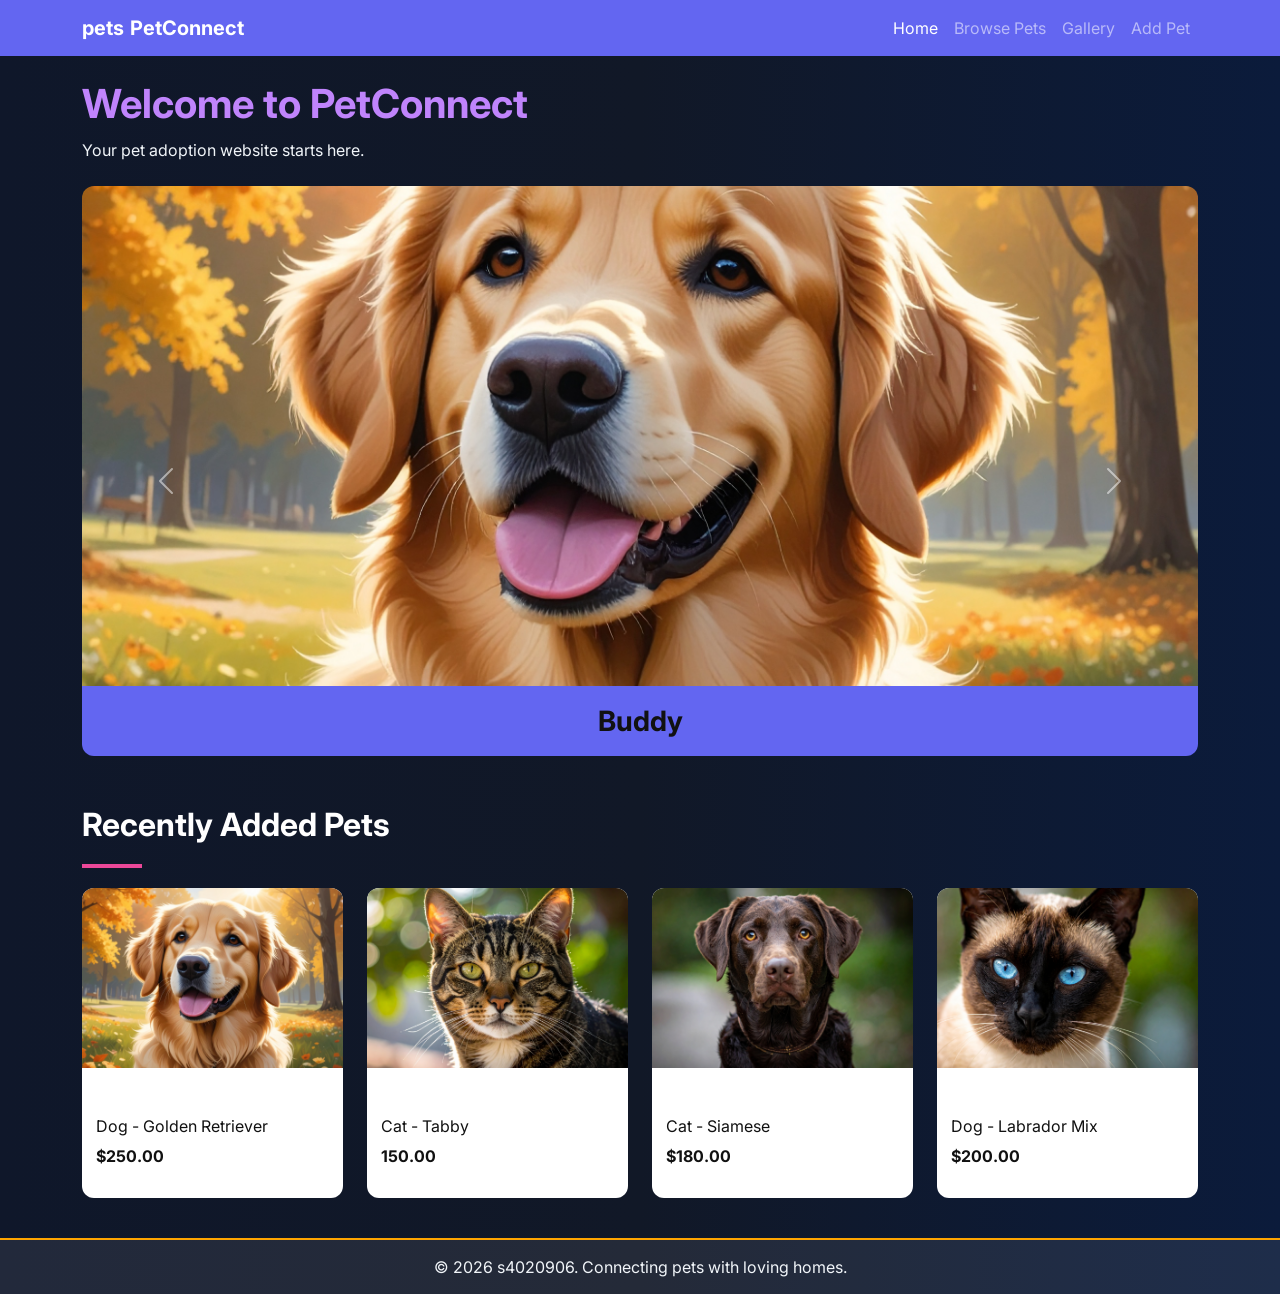
==== index.html @ 8b65f05f "added remaining oet images" ====
<!DOCTYPE html>
<html lang="en">
<head>
    <meta charset="UTF-8">
    <meta name="viewport" content="width=device-width, initial-scale=1.0">
    <title>PetConnect - Home</title>

    <!-- Bootstrap -->
    <link href="https://cdn.jsdelivr.net/npm/bootstrap@5.3.3/dist/css/bootstrap.min.css" rel="stylesheet">

    <!-- Google Font -->
    <link href="https://fonts.googleapis.com/css2?family=Inter:wght@400;;600;700&display=swap" rel="stylesheet">

    <!-- Material Icons -->
     <link href="https//fonts.googleapis.com/icon?family=Material+Icons" rel="stylesheet">

    <!-- Your CSS -->
    <link rel="stylesheet" href="assets/css/styles.css">
</head>
<body>

    <header>
        <nav class="navbar navbar-expand-lg navbar-dark custom-navbar">
            <div class="container">
                <a class="navbar-brand" href="index.html">
                    <span class="material-icons align-middle">pets</span>
                    PetConnect
                </a>

                <button class="navbar-toggler" type="button" data-bs-toggle="collapse" data-bs-target="#mainNav">
                    <span class="navbar-toggler-icon"></span>
                </button>
                
                <div class="collapse navbar-collapse" id="mainNav">
                    <ul class="navbar-nav ms-auto">
                        <li class="nav-item"><a class="nav-link active" href="index.html">Home</a></li>
                        <li class="nav-item"><a class="nav-link" href="pets.html">Browse Pets</a></li>
                        <li class="nav-item"><a class="nav-link" href="gallery.html">Gallery</a></li>
                        <li class="nav-item"><a class="nav-link" href="add.html">Add Pet</a></li>
                    </ul>
                </div>
            </div>
        </nav>
    </header>
    
    <main class="container mt-4">
        
        <h1 class="page-title">Welcome to PetConnect</h1>
        <p>Your pet adoption website starts here.</p>
        
        <div id="petCarousel" class="carousel slide mt-4" data-bs-ride="carousel">
           
            <div class="carousel-inner">
                
                <div class="carousel-item active">
                    <img src="assets/images/pets/pet1.jpg" class="d-block w-100" alt="Pet 1">
                    <div class="pet-caption-bar">Buddy</div>
                </div>
                
                <div class="carousel-item">
                    <img src="assets/images/pets/pet2.jpg" clas="d-block w-100" alt="Pet 2">
                    <div class="pet-caption-bar">Whiskers</div>
                </div>
                
                <div class="carousel-item">
                    <img src="assets/images/pets/pet3.jpg" class="d-block w-100" alt="Pet 3">
                    <div class="pet-caption-bar">Charlie</div>
                </div>

                <div class="carousel-item">
                    <img src="assets/images/pets/pet4.jpg" class="d-block w-100" alt="Pet 4">
                    <div class="pet-caption-bar">Bella</div>
                </div>
            
            </div>
            
            <button class="carousel-control-prev" type="button" data-bs-target="#petCarousel" data-bs-slide="prev">
                <span class="carousel-control-prev-icon"></span>
            </button>
            
            <button class="carousel-control-next" type="button" data-bs-target="#petCarousel" data-bs-slide="next">
                <span class="carousel-control-next-icon"></span>
            </button>
        </div>

        <h2 class="section-heading">Recently Added Pets</h2>
        
        <div class="pets-underline"></div>

        <div class="row g-4">
            <div class="col-12 col-sm-6 col-lg-3">
                <div class="card pet-card">
                    <img src="assets/images/pets/pet1.jpg" alt="Buddy">
                    <div class="card-body">
                        <h5 class="card-title">Buddy</h5>
                        <p class="card-text">Dog - Golden Retriever</p>
                        <p class="pet-price">$250.00</p>
                    </div>
                </div>
            </div>

            <div class="col-12 col-sm-6 col-lg-3">
                <div class="card pet-card">
                    <img src="assets/images/pets/pet2.jpg" alt="Whiskers">
                    <div class="card-body">
                        <h5 class="card-title">Whiskers</h5>
                        <p class="card-text">Cat - Tabby</p>
                        <p class="pet-price">150.00</p>
                    </div>
                </div>
            </div>

            <div class="col-12 col-sm-6 col-lg-3">
                <div class="card pet-card">
                    <img src="assets/images/pets/pet3.jpg" alt="Luna">
                    <div class="card-body">
                        <h5 class="card-title">Luna</h5>
                        <p class="card-text">Cat - Siamese</p>
                        <p class="pet-price">$180.00</p>
                    </div>
                </div>
            </div>

            <div class="col-12 col-sm-6 col-lg-3">
                <div class="card pet-card">
                    <img src="assets/images/pets/pet4.jpg" alt="Max">
                    <div class="card-body">
                        <h5 class="card-title">Max</h5>
                        <p class="card-text">Dog - Labrador Mix</p>
                        <p class="pet-price">$200.00</p>
                    </div>
                </div>
            </div>
        </div>
    </main> 
        
    <footer class="site-footer">
        &copy; 2026 s4020906. Connecting pets with loving homes. 
    </footer>
    
    <script src="https://cdn.jsdelivr.net/npm/bootstrap@5.3.3/dist/js/bootstrap.bundle.min.js"></script>
    
</body>
</html>
---- assets/css/styles.css ----
body {
    font-family: 'Inter', sans-serif;
    background: linear-gradient(90deg, #0f172a, #111827, #0b1b3b);
    color: #f1f5f9;
    margin: 0;
    min-height: 100vh;
}

.custom-navbar {
    background-color: #6366f1;
}

.navbar-brand {
    font-weight: 700;
    display: flex;
    align-items: center;
    gap: 6px;
}

.page-title {
    color: #c084fc;
    font-weight: 700;
    margin-bottom: 10px
}

.site-footer {
    margin-top: 40px;
    padding: 15px;
    background: rgba(255,255,255,0.08);
    border-top: 2px solid orange;
    text-align: center;
}

.carousel-item img {
    width: 100%;
    height: 500px;
    object-fit: cover;
    border-radius: 12px 12px 0 0;
}

.pet-caption-bar {
    background-color: #6366f1;
    color: #111;
    text-align: center;
    font-weight: 700;
    font-size: 28px;
    padding: 14px;
    border-radius: 0 0 12px 12px;
    margin-bottom: 20px;
}

.section-heading {
    color: white;
    font-weight: 700;
    margin-top: 30px;
    margin-bottom: 20px;
    display: flex;
    align-items: center;
    gap: 8px;
}

.pets-underline {
    width: 60px;
    height: 4px;
    background-color: #ec4899;
    border-color: 10px;
    margin-bottom: 20px;
}

.pet-card {
    background-color: rgba(255.255.255.0.04);
    border: none;
    border-radius: 12px;
    overflow: hidden;
    color: white;
    height: 100%
}

.pet-card img {
    width: 100%;
    height: 180px;
    object-fit: cover;
}

.pet-card .card-body {
    padding: 14px;
}

.pet-card .card-title {
    font-weight: 700;
    margin-bottom: 8px;
}

.pet-card .card-text {
    color: #111;
    margin-bottom: 6px;
}

.pet-price {
    font-weight: 700;
    color: #111;
}

.nav-icon {
    font-size: 16px;
    margin-right: 4px;
}

.pets-banner {
    width: 100%;
    height: 300px;
    object-fit: cover;
    border-radius: 12px;
}

.pets-table {
    background-color: #ffffff;
    color: #111827;
    border-radius: 12px;
    overflow: hidden;
    margin-bottom: 0;
}

.pets-table thead th {
    background-color: #f3f4f6;
    color: #111827;
    font-weight: 700;
    font-size: 14px;
    border: 1px solid #d1d5db;
    padding: 14px;
}

.pets-table td {
    border: 1px solid #d1d5db;
    padding: 14px;
    vertical-align: middle;
}

.pet-name-cell {
    color: #6366f1;
    font-weightL: 700;
}
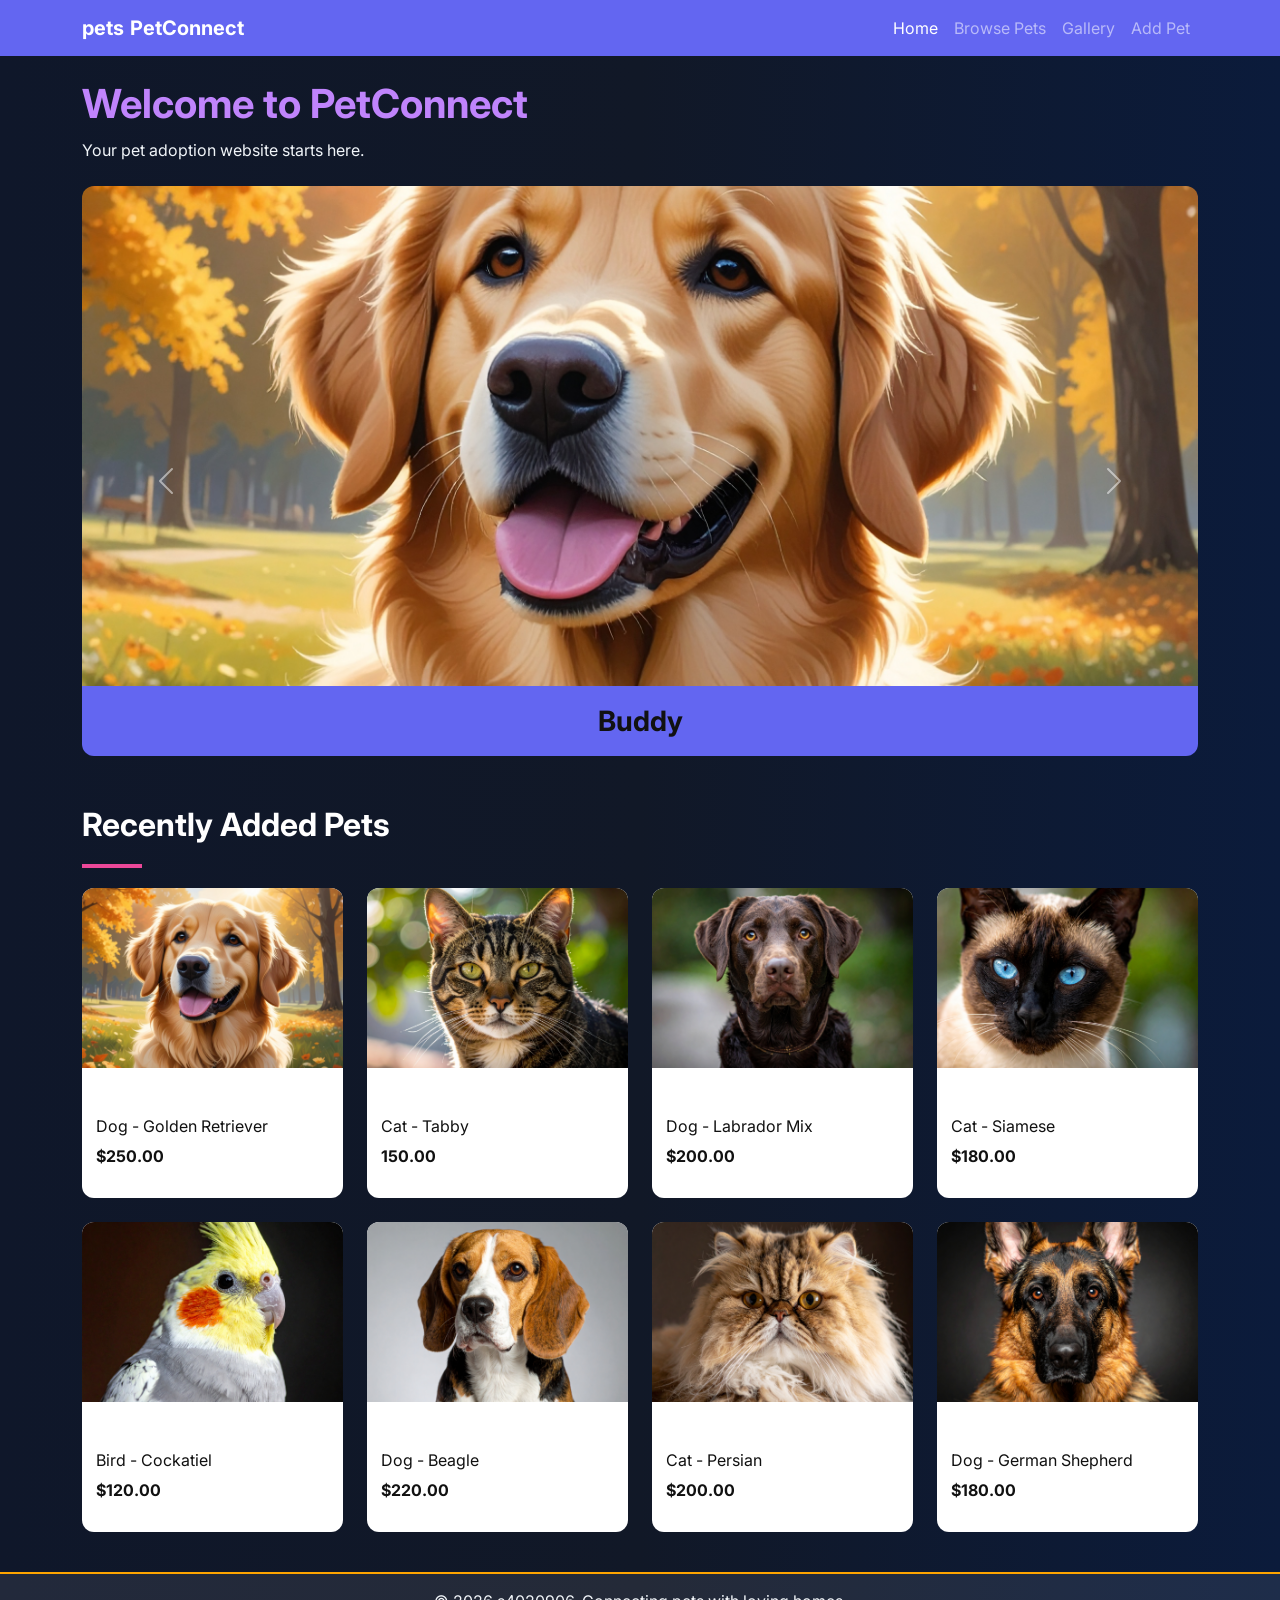
==== commit a9915766: "Fixed home page recently added pets" ====
--- a/index.html
+++ b/index.html
@@ -112,7 +112,18 @@
 
             <div class="col-12 col-sm-6 col-lg-3">
                 <div class="card pet-card">
-                    <img src="assets/images/pets/pet3.jpg" alt="Luna">
+                    <img src="assets/images/pets/pet3.jpg" alt="Max">
+                    <div class="card-body">
+                        <h5 class="card-title">Max</h5>
+                        <p class="card-text">Dog - Labrador Mix</p>
+                        <p class="pet-price">$200.00</p>
+                    </div>
+                </div>
+            </div>
+
+            <div class="col-12 col-sm-6 col-lg-3">
+                <div class="card pet-card">
+                    <img src="assets/images/pets/pet4.jpg" alt="Luna">
                     <div class="card-body">
                         <h5 class="card-title">Luna</h5>
                         <p class="card-text">Cat - Siamese</p>
@@ -123,14 +134,48 @@
 
             <div class="col-12 col-sm-6 col-lg-3">
                 <div class="card pet-card">
-                    <img src="assets/images/pets/pet4.jpg" alt="Max">
+                    <img src="assets/images/pets/pet5.jpg" alt="Charlie">
                     <div class="card-body">
-                        <h5 class="card-title">Max</h5>
-                        <p class="card-text">Dog - Labrador Mix</p>
+                        <h5 class="card-title">Charlie</h5>
+                        <p class="card-text">Bird - Cockatiel</p>
+                        <p class="pet-price">$120.00</p>
+                    </div>
+                </div>
+            </div>
+
+            <div class="col-12 col-sm-6 col-lg-3">
+                <div class="card pet-card">
+                    <img src="assets/images/pets/pet6.jpg" alt="Bella">
+                    <div class="card-body">
+                        <h5 class="card-title">Bella</h5>
+                        <p class="card-text">Dog - Beagle</p>
+                        <p class="pet-price">$220.00</p>
+                    </div>
+                </div>
+            </div>
+
+            <div class="col-12 col-sm-6 col-lg-3">
+                <div class="card pet-card">
+                    <img src="assets/images/pets/pet7.jpg" alt="Oliver">
+                    <div class="card-body">
+                        <h5 class="card-title">Oliver</h5>
+                        <p class="card-text">Cat - Persian</p>
                         <p class="pet-price">$200.00</p>
                     </div>
                 </div>
             </div>
+
+            <div class="col-12 col-sm-6 col-lg-3">
+                <div class="card pet-card">
+                    <img src="assets/images/pets/pet8.jpg" alt="Rocky">
+                    <div class="card-body">
+                        <h5 class="card-title">Rocky</h5>
+                        <p class="card-text">Dog - German Shepherd</p>
+                        <p class="pet-price">$180.00</p>
+                    </div>
+                </div>
+            </div>
+            
         </div>
     </main> 
         
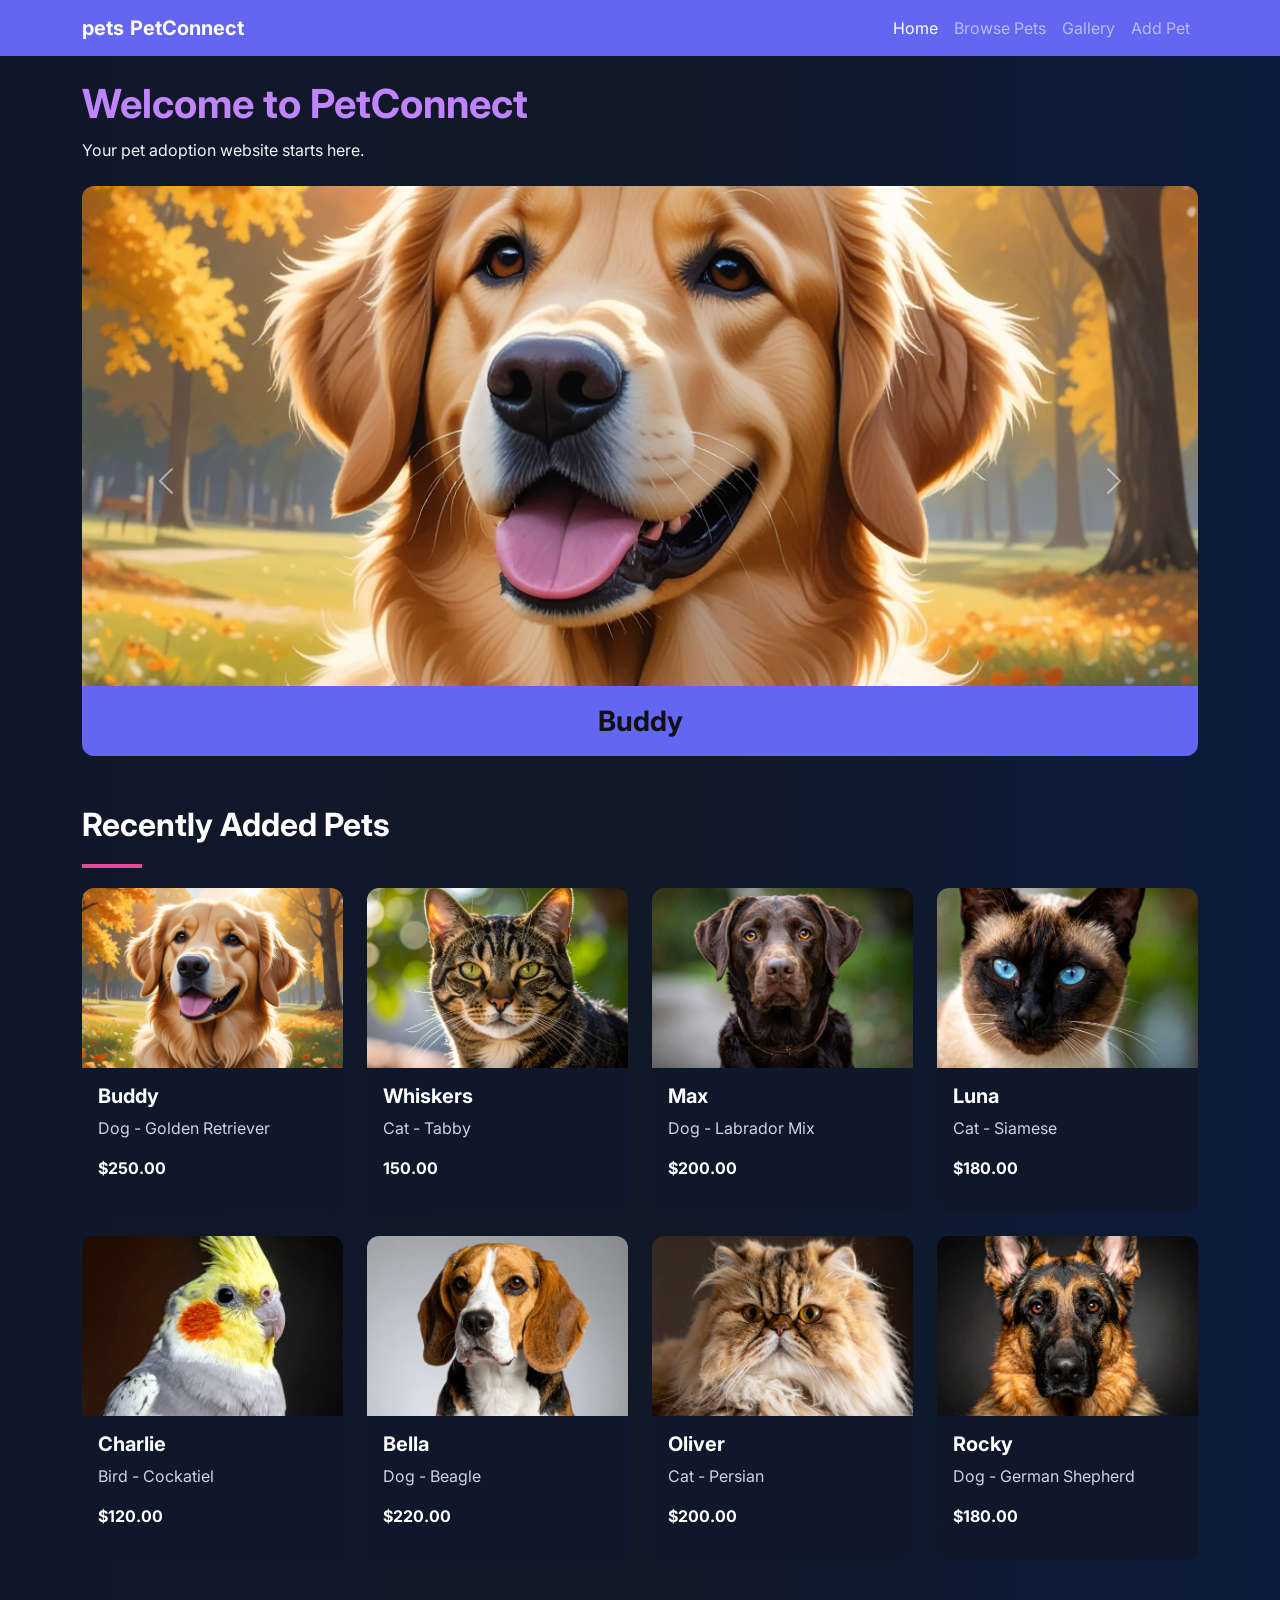
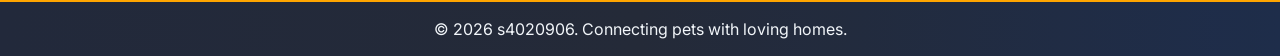
==== commit 0c7ae73a: "Updated gallery" ====
--- a/index.html
+++ b/index.html
@@ -175,7 +175,6 @@
                     </div>
                 </div>
             </div>
-            
         </div>
     </main> 
         
--- a/assets/css/styles.css
+++ b/assets/css/styles.css
@@ -67,38 +67,37 @@
     margin-bottom: 20px;
 }
 
-.pet-card {
-    background-color: rgba(255.255.255.0.04);
+.card.pet-card {
+    background-color: #0f172a;
     border: none;
     border-radius: 12px;
     overflow: hidden;
-    color: white;
-    height: 100%
+    height: 100%;
 }
 
-.pet-card img {
+.card.pet-card img {
     width: 100%;
     height: 180px;
     object-fit: cover;
 }
 
-.pet-card .card-body {
-    padding: 14px;
+.card.pet-card .card-body {
+    background-color: #0f172a;
+    padding: 16px;
 }
 
-.pet-card .card-title {
+.card.pet-card .card-title {
+    color: #ffffff;
     font-weight: 700;
-    margin-bottom: 8px;
 }
 
-.pet-card .card-text {
-    color: #111;
-    margin-bottom: 6px;
+.card.pet-card .card-text {
+    color: #cbd5e1;
 }
 
-.pet-price {
+.card.pet-card .pet-price {
     font-weight: 700;
-    color: #111;
+    color: #ffffff;
 }
 
 .nav-icon {
@@ -138,5 +137,5 @@
 
 .pet-name-cell {
     color: #6366f1;
-    font-weightL: 700;
+    font-weight: 700;
 }
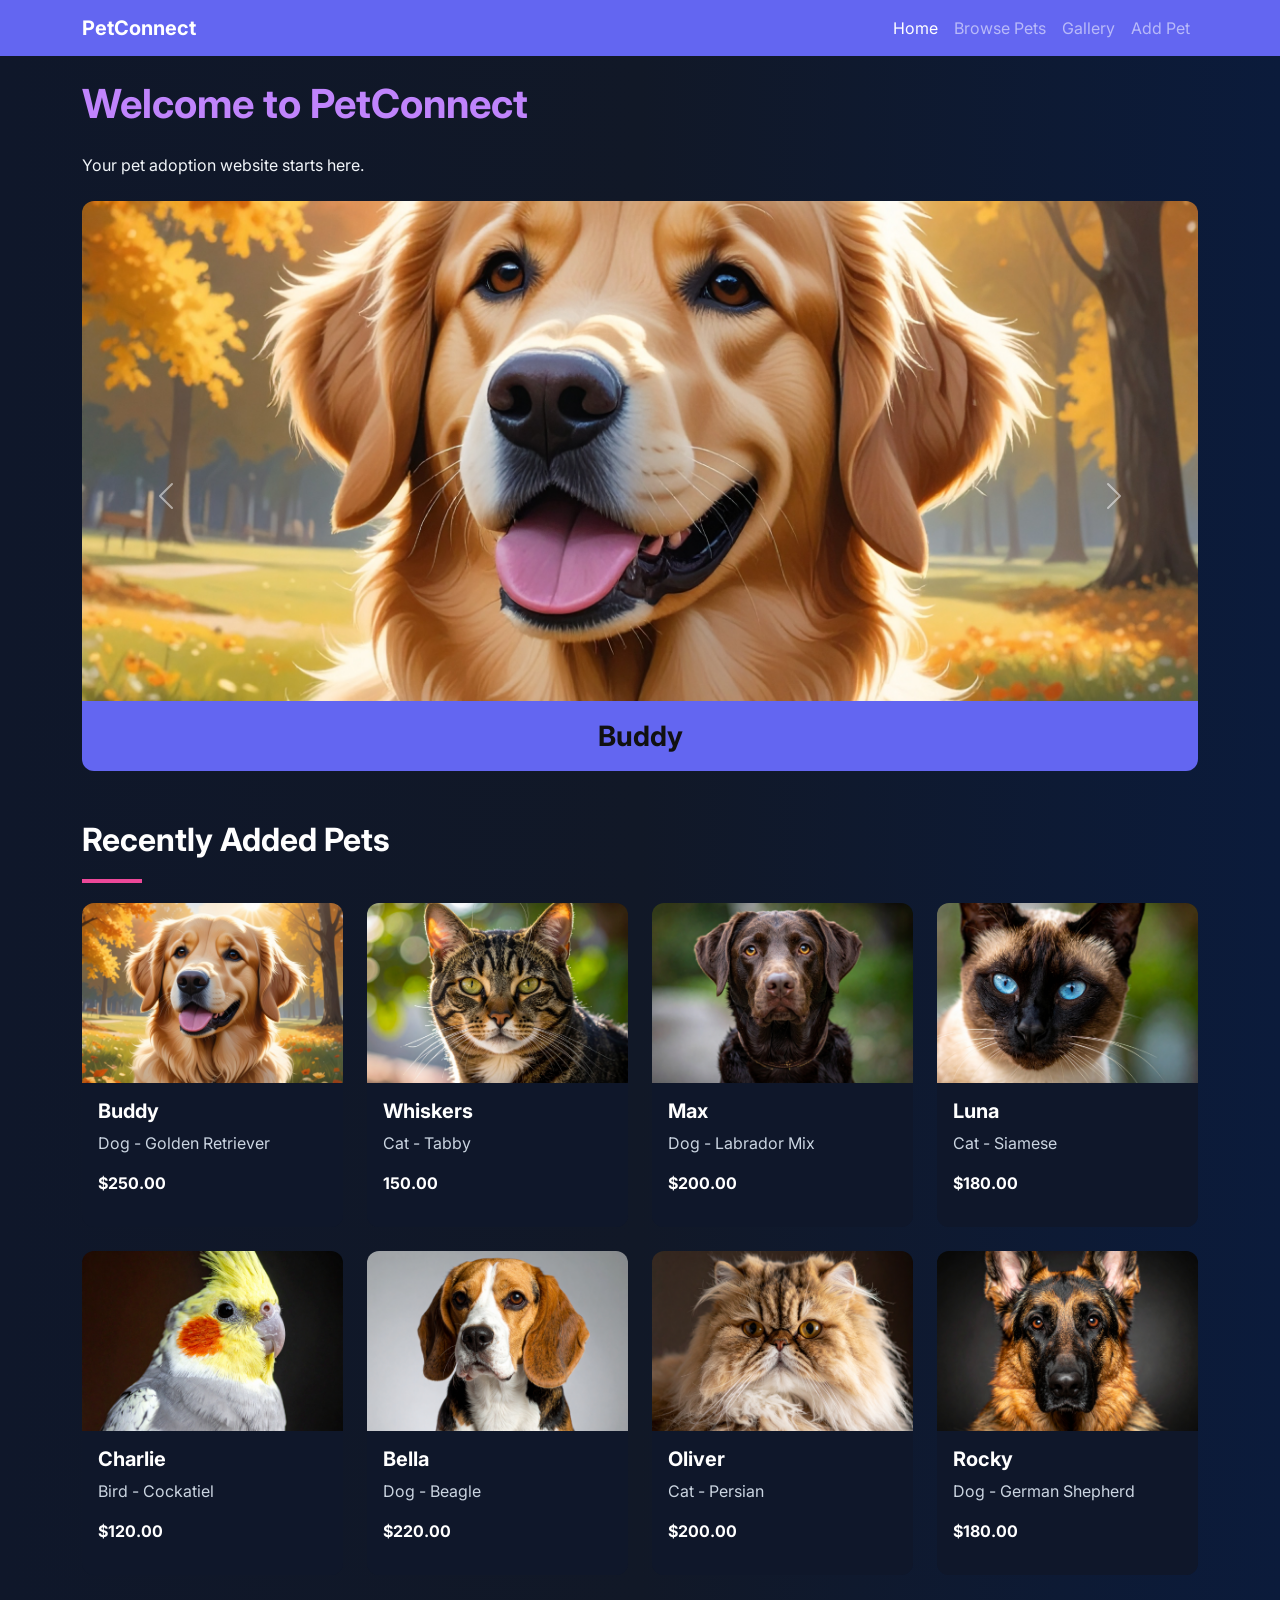
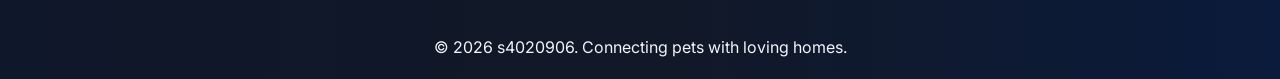
==== commit d110f626: "Fixed pets page layout" ====
--- a/index.html
+++ b/index.html
@@ -22,10 +22,7 @@
     <header>
         <nav class="navbar navbar-expand-lg navbar-dark custom-navbar">
             <div class="container">
-                <a class="navbar-brand" href="index.html">
-                    <span class="material-icons align-middle">pets</span>
-                    PetConnect
-                </a>
+                <a class="navbar-brand" href="index.html">PetConnect</a>
 
                 <button class="navbar-toggler" type="button" data-bs-toggle="collapse" data-bs-target="#mainNav">
                     <span class="navbar-toggler-icon"></span>
--- a/assets/css/styles.css
+++ b/assets/css/styles.css
@@ -24,11 +24,16 @@
 }
 
 .site-footer {
+    width: 100%;
+    text-align: center;
+    padding: 20px 0;
     margin-top: 40px;
-    padding: 15px;
-    background: rgba(255,255,255,0.08);
-    border-top: 2px solid orange;
-    text-align: center;
+    color: #ffffff
+    border-top: 1px solid rgba(255,255,255,0.1);
+}
+
+.site-footer p {
+    margin: 0;
 }
 
 .carousel-item img {
@@ -107,9 +112,10 @@
 
 .pets-banner {
     width: 100%;
-    height: 300px;
+    height: 230px;
     object-fit: cover;
     border-radius: 12px;
+    display: block;
 }
 
 .pets-table {
@@ -118,6 +124,8 @@
     border-radius: 12px;
     overflow: hidden;
     margin-bottom: 0;
+    width: 100%;
+    font-size: 15px;
 }
 
 .pets-table thead th {
@@ -126,12 +134,12 @@
     font-weight: 700;
     font-size: 14px;
     border: 1px solid #d1d5db;
-    padding: 14px;
+    padding: 16px;
 }
 
 .pets-table td {
     border: 1px solid #d1d5db;
-    padding: 14px;
+    padding: 16px;
     vertical-align: middle;
 }
 
@@ -139,3 +147,32 @@
     color: #6366f1;
     font-weight: 700;
 }
+
+.form-box {
+    background: #0f172a;
+    padding: 30px;
+    border-radius: 12px;
+    box-shadow: 0 10px 30px rgba(0,0,0,0.4);
+}
+
+.btn-purple {
+    background: #6366f1;
+    color: white;
+    border: none;
+}
+
+.btn-purple:hover {
+    background: #4f46e5;
+}
+
+.btn-pink{
+    background: #ec4899;
+    color: white;
+    border: none;
+}
+
+.page-title {
+    color: #c084fc;
+    font-weight: 700;
+    margin-bottom: 25px;
+}
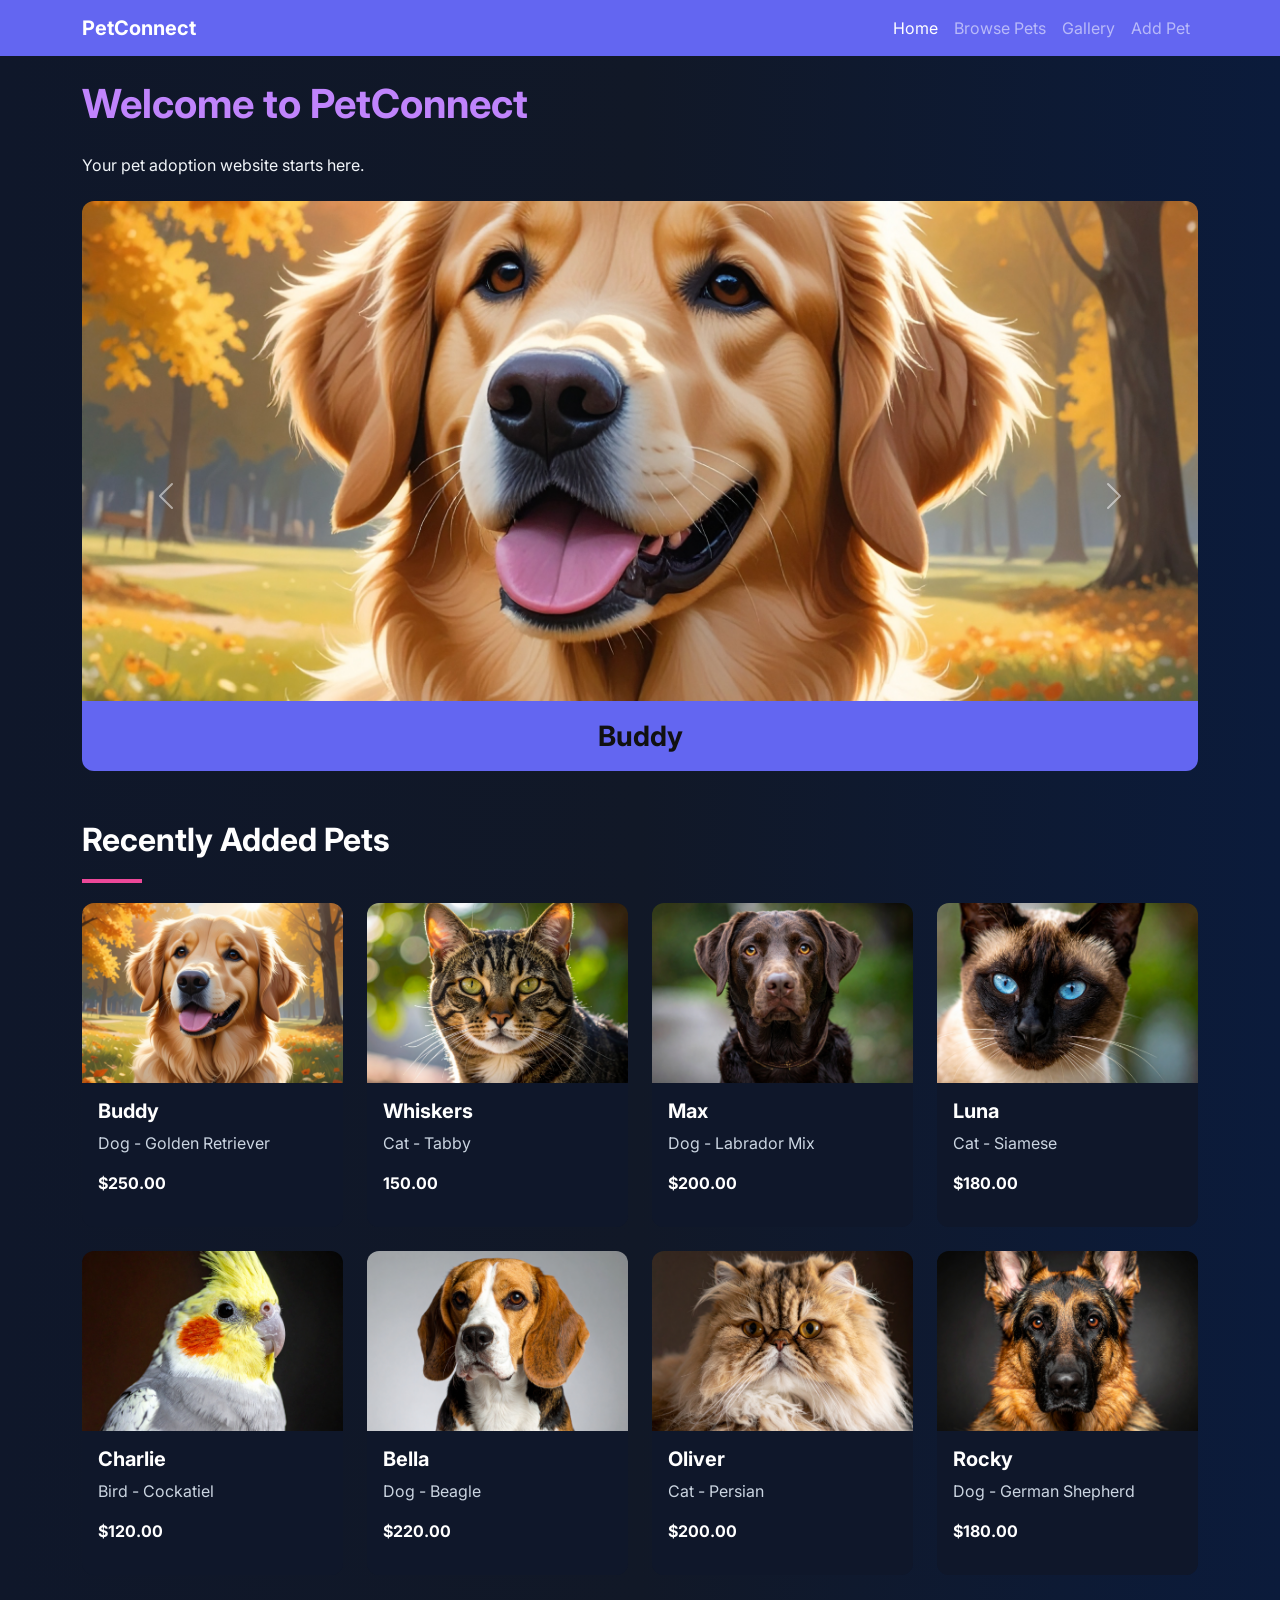
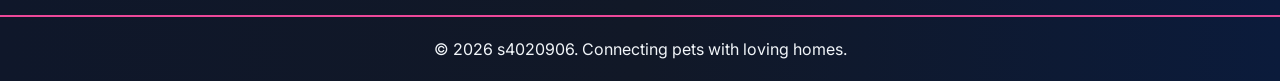
==== commit eea04649: "Built gallery filter and modal" ====
--- a/index.html
+++ b/index.html
@@ -86,17 +86,20 @@
 
         <div class="row g-4">
             <div class="col-12 col-sm-6 col-lg-3">
-                <div class="card pet-card">
-                    <img src="assets/images/pets/pet1.jpg" alt="Buddy">
-                    <div class="card-body">
+                <a href="gallery.html" class="text-decoration-none">
+                    <div class="card pet-card">
+                        <img src="assets/images/pets/pet1.jpg" alt="Buddy">
+                        <div class="card-body">
                         <h5 class="card-title">Buddy</h5>
                         <p class="card-text">Dog - Golden Retriever</p>
                         <p class="pet-price">$250.00</p>
                     </div>
                 </div>
-            </div>
-
-            <div class="col-12 col-sm-6 col-lg-3">
+            </a>
+        </div>
+        
+        <div class="col-12 col-sm-6 col-lg-3">
+            <a href="gallery.html" class="text-decoration-none">
                 <div class="card pet-card">
                     <img src="assets/images/pets/pet2.jpg" alt="Whiskers">
                     <div class="card-body">
@@ -105,9 +108,12 @@
                         <p class="pet-price">150.00</p>
                     </div>
                 </div>
-            </div>
-
-            <div class="col-12 col-sm-6 col-lg-3">
+            </a>
+        
+        </div>
+        
+        <div class="col-12 col-sm-6 col-lg-3">
+            <a href="gallery.html" class="text-decoration-none">
                 <div class="card pet-card">
                     <img src="assets/images/pets/pet3.jpg" alt="Max">
                     <div class="card-body">
@@ -116,9 +122,12 @@
                         <p class="pet-price">$200.00</p>
                     </div>
                 </div>
-            </div>
-
-            <div class="col-12 col-sm-6 col-lg-3">
+            </a>
+
+        </div>
+
+        <div class="col-12 col-sm-6 col-lg-3">
+            <a href="gallery.html" class="text-decoration-none">
                 <div class="card pet-card">
                     <img src="assets/images/pets/pet4.jpg" alt="Luna">
                     <div class="card-body">
@@ -127,9 +136,11 @@
                         <p class="pet-price">$180.00</p>
                     </div>
                 </div>
-            </div>
-
-            <div class="col-12 col-sm-6 col-lg-3">
+            </a>
+        </div>
+
+        <div class="col-12 col-sm-6 col-lg-3">
+            <a href="gallery.html" class="text-decoration-none">
                 <div class="card pet-card">
                     <img src="assets/images/pets/pet5.jpg" alt="Charlie">
                     <div class="card-body">
@@ -138,9 +149,11 @@
                         <p class="pet-price">$120.00</p>
                     </div>
                 </div>
-            </div>
-
-            <div class="col-12 col-sm-6 col-lg-3">
+            </a>
+        </div>
+        
+        <div class="col-12 col-sm-6 col-lg-3">
+            <a href="gallery.html" class="text-decoration-none">
                 <div class="card pet-card">
                     <img src="assets/images/pets/pet6.jpg" alt="Bella">
                     <div class="card-body">
@@ -149,9 +162,11 @@
                         <p class="pet-price">$220.00</p>
                     </div>
                 </div>
-            </div>
-
-            <div class="col-12 col-sm-6 col-lg-3">
+            </a>
+        </div>
+        
+        <div class="col-12 col-sm-6 col-lg-3">
+            <a href="gallery.html" class="text-decoration-none">
                 <div class="card pet-card">
                     <img src="assets/images/pets/pet7.jpg" alt="Oliver">
                     <div class="card-body">
@@ -160,9 +175,11 @@
                         <p class="pet-price">$200.00</p>
                     </div>
                 </div>
-            </div>
-
-            <div class="col-12 col-sm-6 col-lg-3">
+            </a>
+        </div>
+        
+        <div class="col-12 col-sm-6 col-lg-3">
+            <a href="gallery.html" class="text-decoration-none">
                 <div class="card pet-card">
                     <img src="assets/images/pets/pet8.jpg" alt="Rocky">
                     <div class="card-body">
@@ -171,10 +188,11 @@
                         <p class="pet-price">$180.00</p>
                     </div>
                 </div>
-            </div>
-        </div>
-    </main> 
-        
+            </a>
+        </div>
+    
+    </main>
+    
     <footer class="site-footer">
         &copy; 2026 s4020906. Connecting pets with loving homes. 
     </footer>
--- a/assets/css/styles.css
+++ b/assets/css/styles.css
@@ -29,11 +29,13 @@
     padding: 20px 0;
     margin-top: 40px;
     color: #ffffff
-    border-top: 1px solid rgba(255,255,255,0.1);
+    back-ground: linear-gradient(90deg, #d1d5db, #1e293b, #0f172a);
+    border-top: 2px solid #ec4899;
 }
 
 .site-footer p {
     margin: 0;
+    font-size: 13px;
 }
 
 .carousel-item img {
@@ -112,7 +114,7 @@
 
 .pets-banner {
     width: 100%;
-    height: 230px;
+    height: 300px;
     object-fit: cover;
     border-radius: 12px;
     display: block;
@@ -176,3 +178,77 @@
     font-weight: 700;
     margin-bottom: 25px;
 }
+
+.gallery-top {
+    display: flex;
+    justify-content: space-between;
+    align-items: flex-start;
+    margin-bottom: 20px;
+    gap: 20px;
+}
+
+.filter-box {
+    min-width: 180px;
+}
+
+.filter-label {
+    color: #ffffff;
+    font-size: 13px;
+    margin-bottom: 6px;
+    display: block;
+}
+
+.badge-row {
+    display: flex;
+    gap: 8px;
+    margin-bottom: 10px;
+}
+
+.section-badge,
+.status-badge {
+    display: inline-block;
+    padding: 4px 10px;
+    border-radius: 999px;
+    font-size: 12px;
+    font-weight: 600;
+    color: #ffffff;
+}
+
+.species-badge {
+    background-color: #8b5cf6;
+}
+
+.status-badge {
+    background-color: #ec4899;
+}
+
+.gallery-clickable {
+    cursor: pointer;
+    transition: transform 0.2s ease, box-shadow 0.2s ease;
+}
+
+.gallery-clickable:hover {
+    transform: translateY(-4px);
+    box-shadow: 0 12px 24px rgba(0,0,0,0.35);
+}
+
+.custom-modal {
+    background-color: #0f172a;
+    border: 1px solid rgba(255,255,255,0.1);
+}
+
+.custom-modal-header {
+    background-color: #6366f1;
+    color: #ffffff;
+}
+
+@media (max-width: 768px) {
+    .gallery-top {
+        flex-direction: column;
+        align-items: stretch;
+    }
+
+    .filter-box {
+        width: 100%
+    }
+}
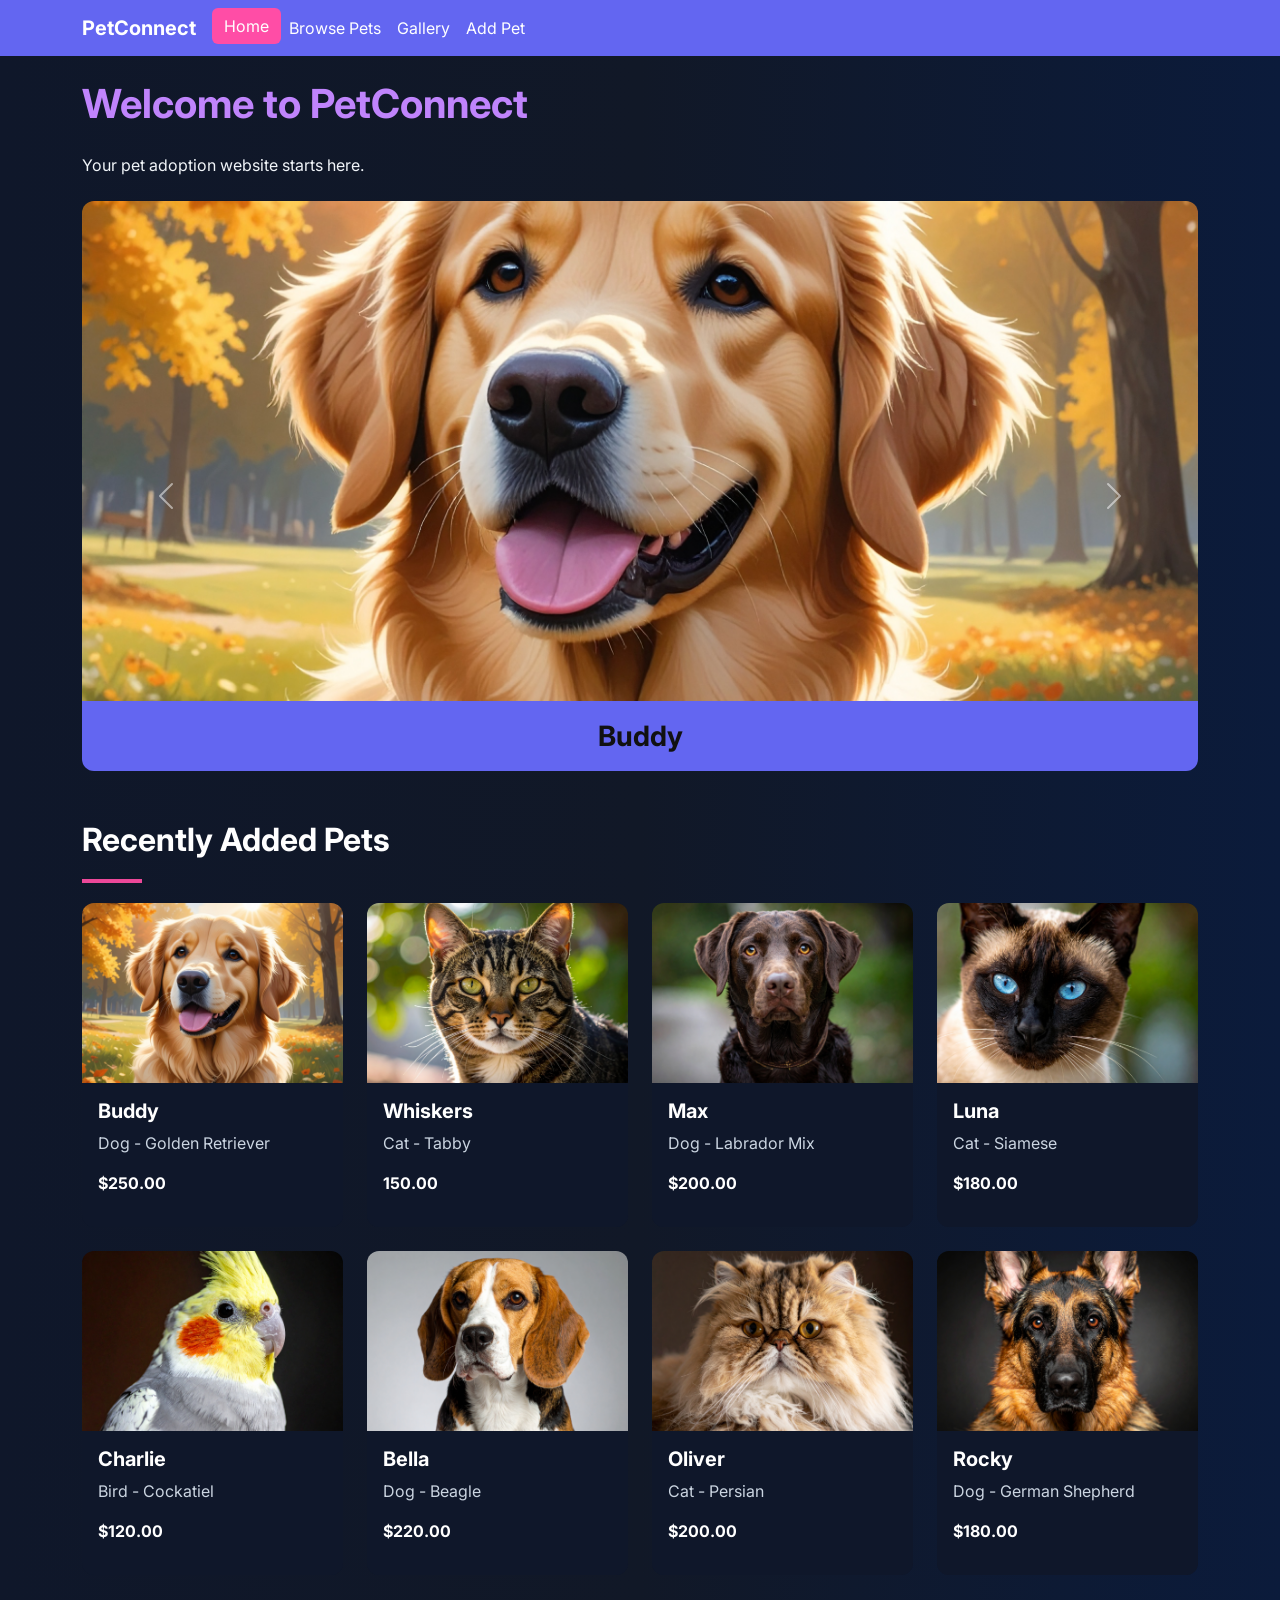
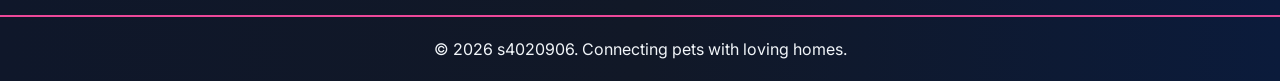
==== commit d415e5b3: "fixed navbar alignment and hover" ====
--- a/index.html
+++ b/index.html
@@ -29,7 +29,7 @@
                 </button>
                 
                 <div class="collapse navbar-collapse" id="mainNav">
-                    <ul class="navbar-nav ms-auto">
+                    <ul class="navbar-nav">
                         <li class="nav-item"><a class="nav-link active" href="index.html">Home</a></li>
                         <li class="nav-item"><a class="nav-link" href="pets.html">Browse Pets</a></li>
                         <li class="nav-item"><a class="nav-link" href="gallery.html">Gallery</a></li>
--- a/assets/css/styles.css
+++ b/assets/css/styles.css
@@ -15,6 +15,24 @@
     display: flex;
     align-items: center;
     gap: 6px;
+}
+
+.navbar .nav-link {
+    color: #ffffff;
+    transition: all 0.3s ease;
+}
+
+.navbar .nav-link:hover {
+    background-color: #ff4da6; /* pink */
+    color: #ffffff;
+    border-radius: 6px;
+    padding: 6px 12px;
+}
+
+.navbar .nav-link.active {
+    background-color: #ff4da6;
+    border-radius: 6px;
+    padding: 6px 12px;
 }
 
 .page-title {
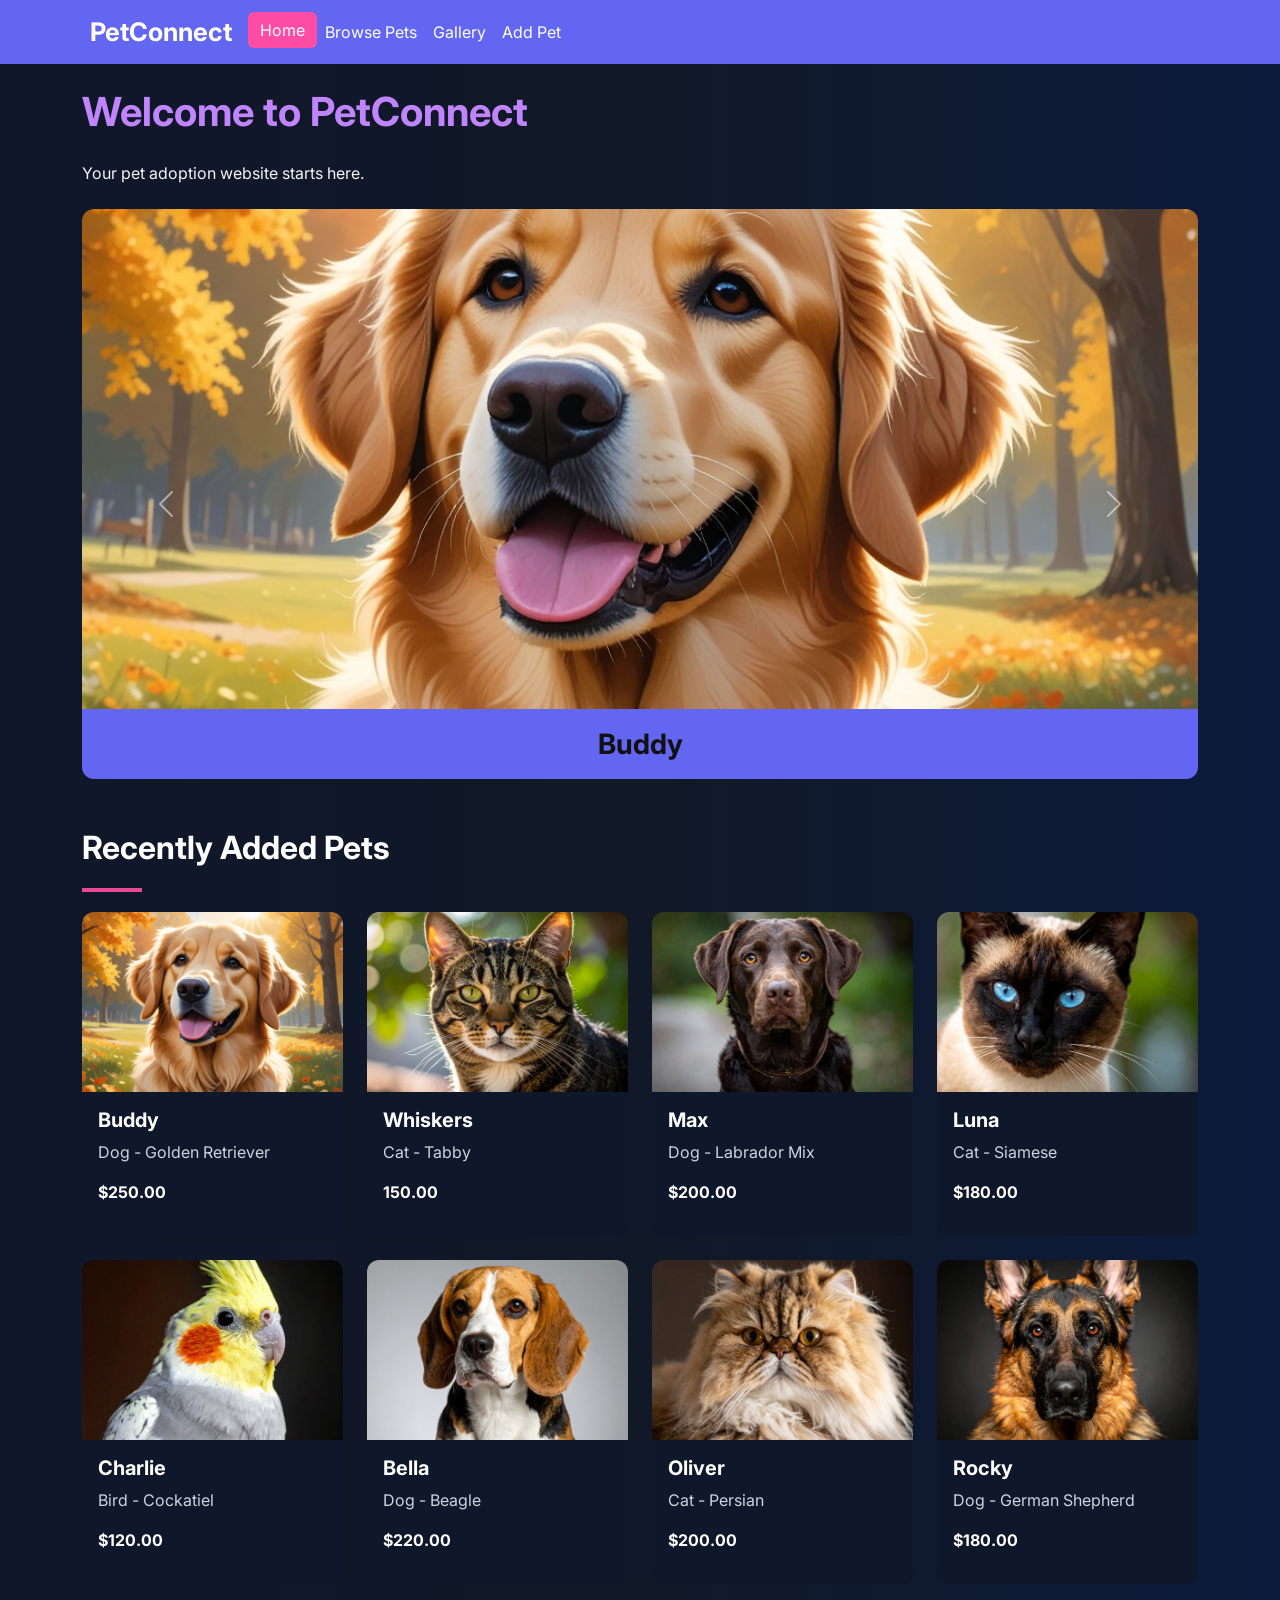
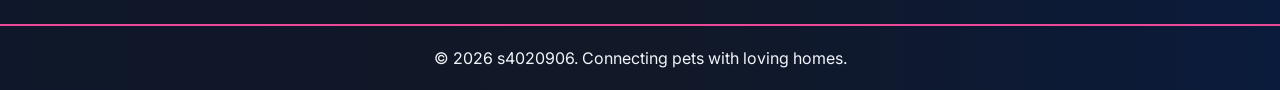
==== commit 034c478d: "paw logo + navbar styling" ====
--- a/index.html
+++ b/index.html
@@ -5,16 +5,11 @@
     <meta name="viewport" content="width=device-width, initial-scale=1.0">
     <title>PetConnect - Home</title>
 
-    <!-- Bootstrap -->
+    
     <link href="https://cdn.jsdelivr.net/npm/bootstrap@5.3.3/dist/css/bootstrap.min.css" rel="stylesheet">
-
-    <!-- Google Font -->
     <link href="https://fonts.googleapis.com/css2?family=Inter:wght@400;;600;700&display=swap" rel="stylesheet">
-
-    <!-- Material Icons -->
-     <link href="https//fonts.googleapis.com/icon?family=Material+Icons" rel="stylesheet">
-
-    <!-- Your CSS -->
+    <link href="https//fonts.googleapis.com/icon?family=Material+Icons" rel="stylesheet">
+    <link href="https://cdn.jsdelivr.net/npm/bootstrap-icons@1.11.3/font/bootstrap-icons.css" rel="stylesheet">
     <link rel="stylesheet" href="assets/css/styles.css">
 </head>
 <body>
@@ -22,7 +17,9 @@
     <header>
         <nav class="navbar navbar-expand-lg navbar-dark custom-navbar">
             <div class="container">
-                <a class="navbar-brand" href="index.html">PetConnect</a>
+                <a class="navbar-brand brand-logo" href="index.html">
+                    <i class="bi bi-paw-fill"></i> PetConnect
+                </a>
 
                 <button class="navbar-toggler" type="button" data-bs-toggle="collapse" data-bs-target="#mainNav">
                     <span class="navbar-toggler-icon"></span>
--- a/assets/css/styles.css
+++ b/assets/css/styles.css
@@ -269,4 +269,17 @@
     .filter-box {
         width: 100%
     }
+}
+
+.brand-logo {
+    font-size: 1.6rem;
+    font-weight: 700;
+    display: flex;
+    align-items: center;
+    gap: 8px;
+}
+
+.brand-logo i {
+    font-size: 1.6rem;
+    color: #ffffff;
 }
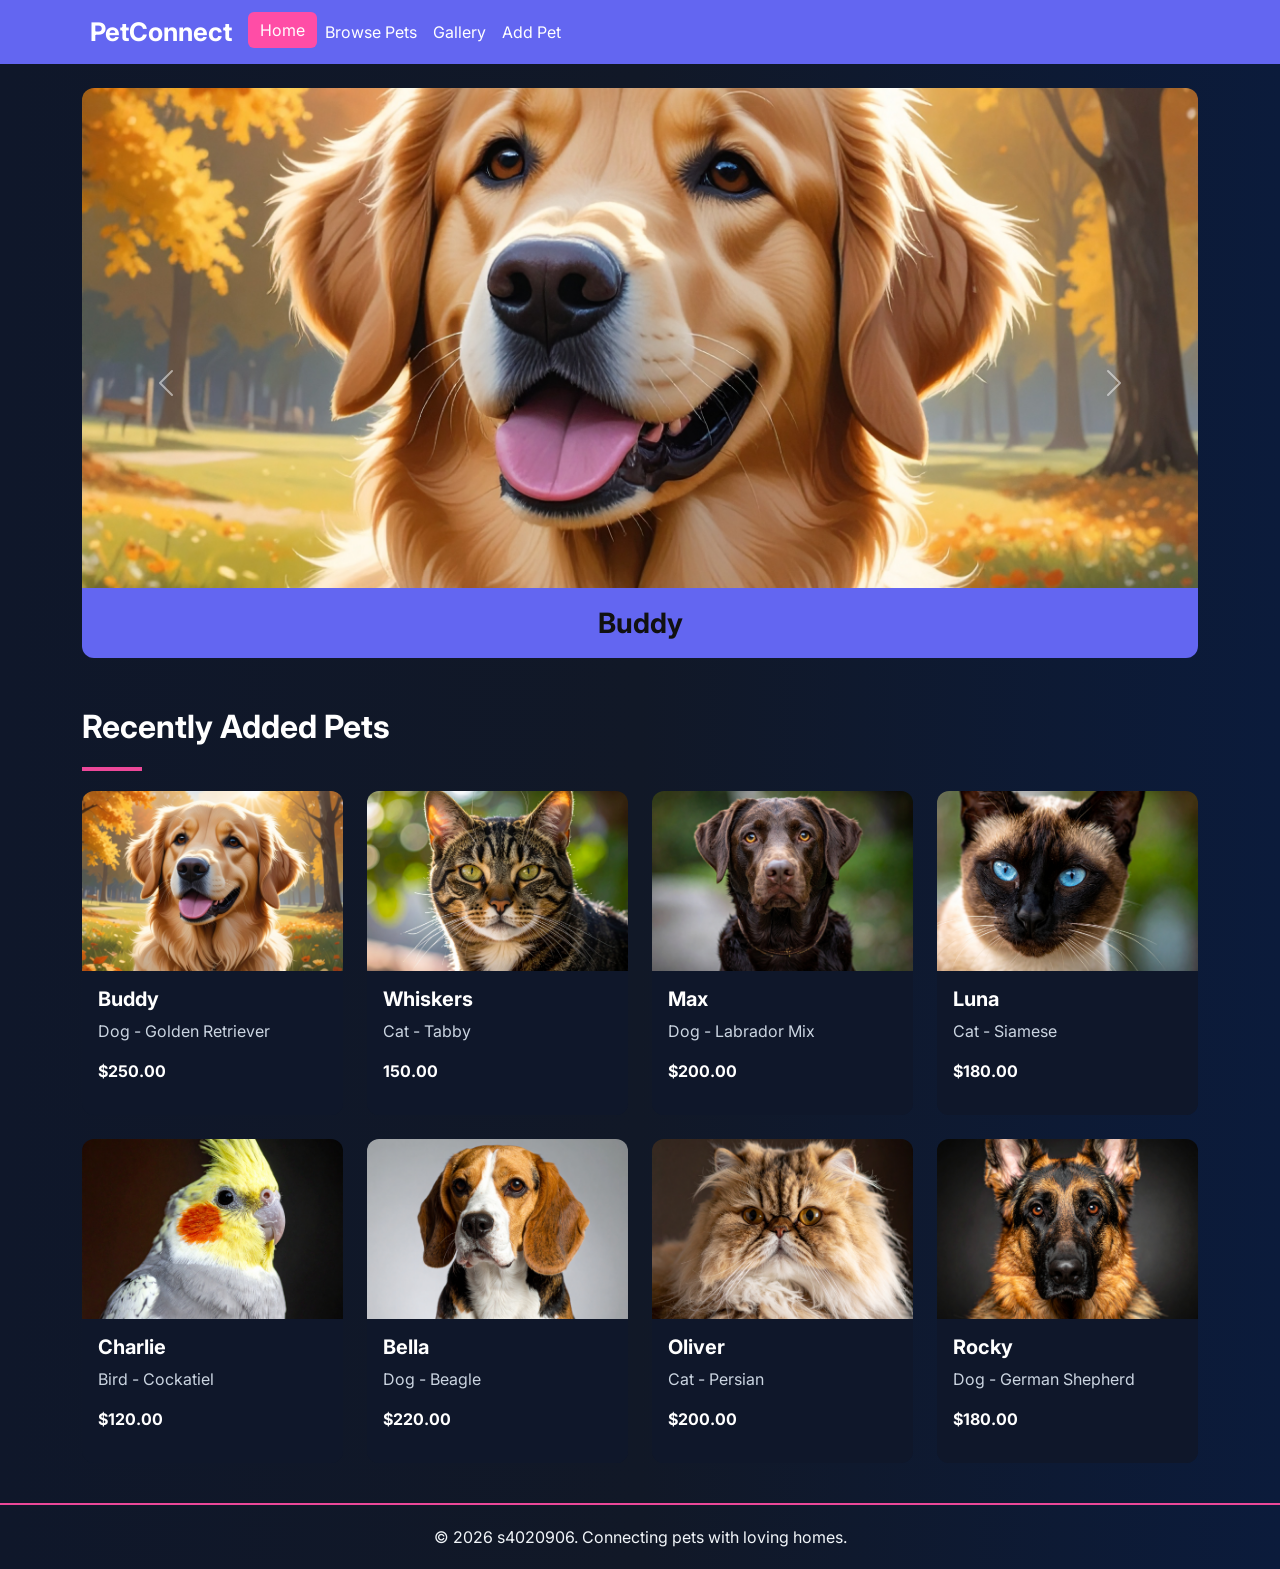
==== commit 8e3fd5ef: "remove intro text" ====
--- a/index.html
+++ b/index.html
@@ -8,7 +8,7 @@
     
     <link href="https://cdn.jsdelivr.net/npm/bootstrap@5.3.3/dist/css/bootstrap.min.css" rel="stylesheet">
     <link href="https://fonts.googleapis.com/css2?family=Inter:wght@400;;600;700&display=swap" rel="stylesheet">
-    <link href="https//fonts.googleapis.com/icon?family=Material+Icons" rel="stylesheet">
+    <link href="https://fonts.googleapis.com/icon?family=Material+Icons" rel="stylesheet">
     <link href="https://cdn.jsdelivr.net/npm/bootstrap-icons@1.11.3/font/bootstrap-icons.css" rel="stylesheet">
     <link rel="stylesheet" href="assets/css/styles.css">
 </head>
@@ -38,9 +38,6 @@
     </header>
     
     <main class="container mt-4">
-        
-        <h1 class="page-title">Welcome to PetConnect</h1>
-        <p>Your pet adoption website starts here.</p>
         
         <div id="petCarousel" class="carousel slide mt-4" data-bs-ride="carousel">
            
